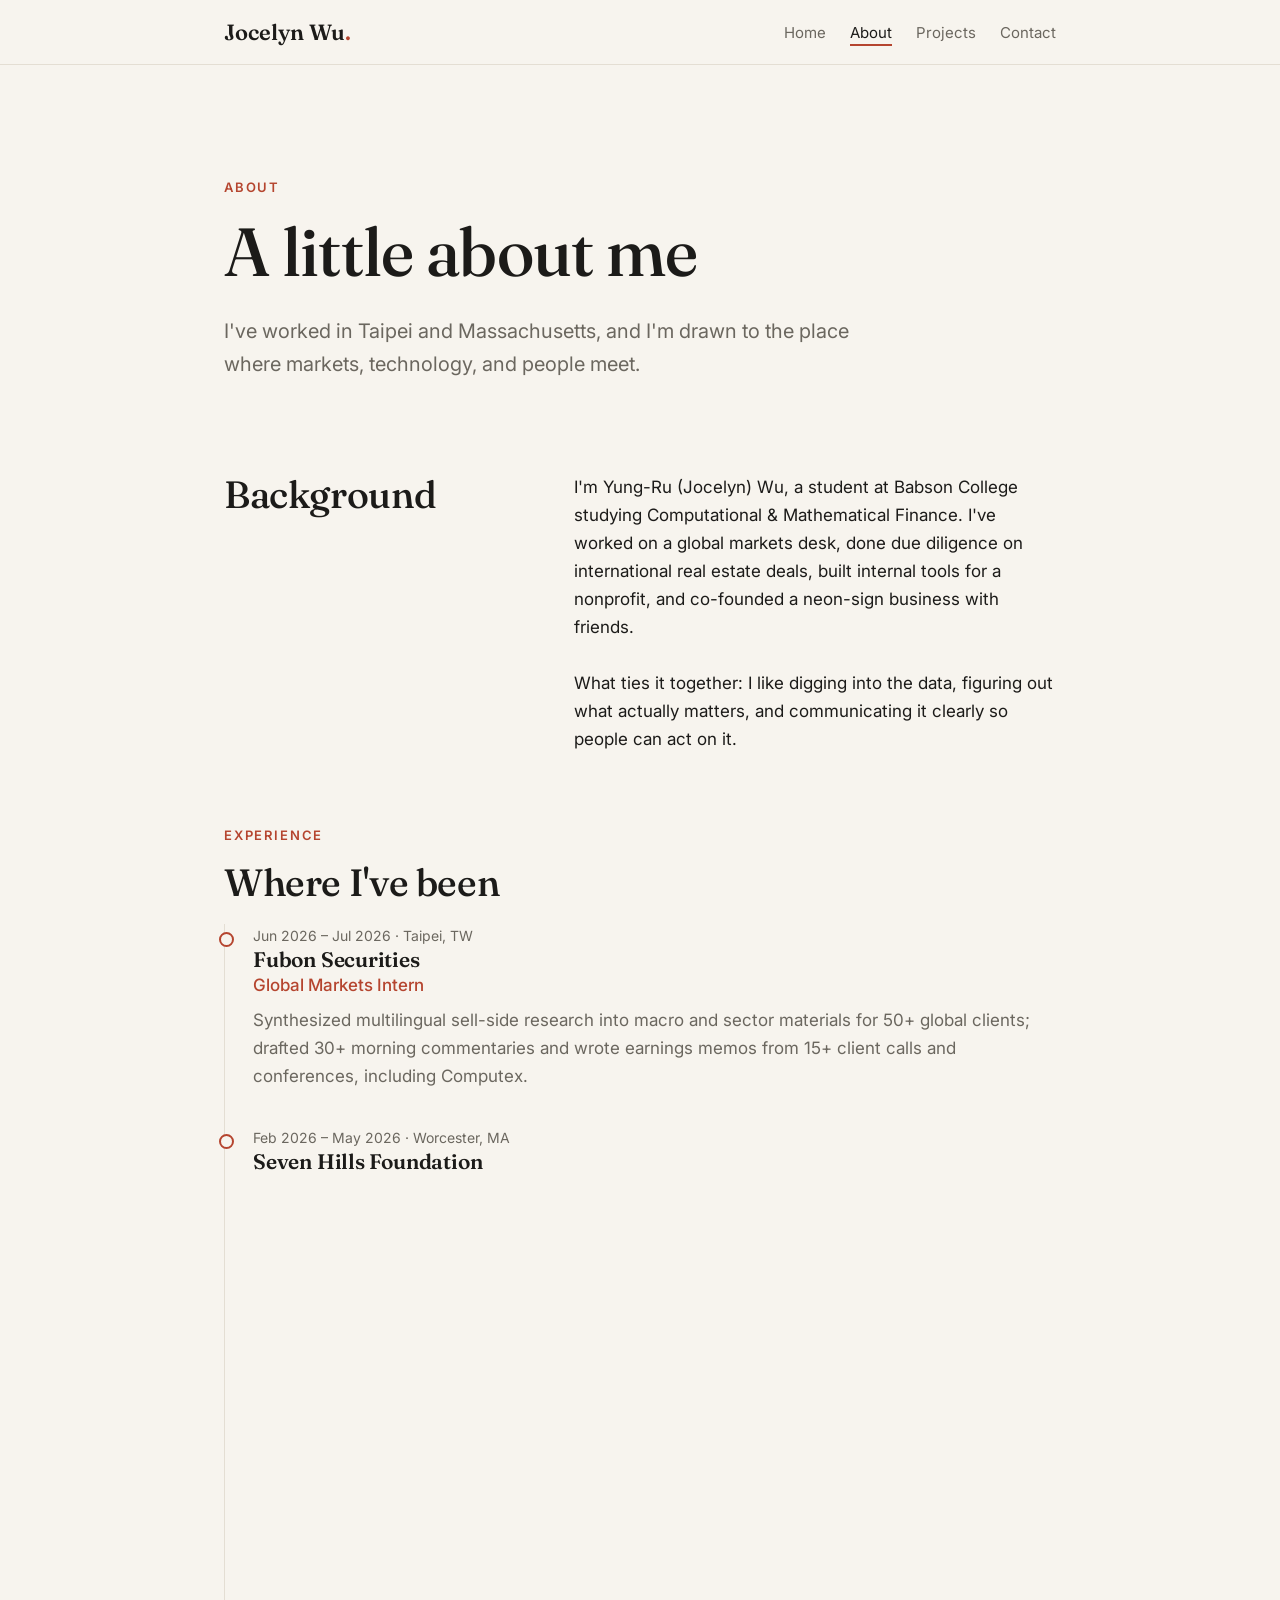
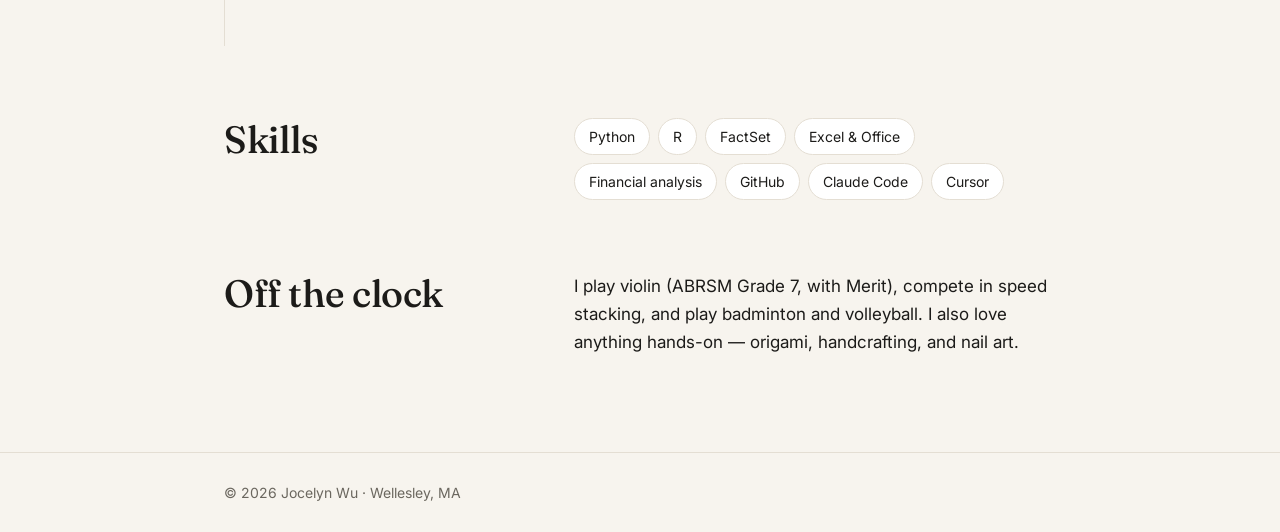
==== about.html @ f93e3d78 "Personal site: home, about, projects, contact Co-Authored-By: Claude Opus 5.5 <noreply@anthropic.com" ====
<!doctype html>
<html lang="en">
<head>
<meta charset="utf-8">
<meta name="viewport" content="width=device-width, initial-scale=1">
<title>About · Jocelyn Wu</title>
<meta name="description" content="Jocelyn (Yung-Ru) Wu — Babson College student in Computational & Mathematical Finance.">
<link rel="preconnect" href="https://fonts.googleapis.com">
<link rel="preconnect" href="https://fonts.gstatic.com" crossorigin>
<link href="https://fonts.googleapis.com/css2?family=Fraunces:ital,opsz,wght@0,9..144,400;0,9..144,500;0,9..144,600;1,9..144,400&family=Inter:wght@400;500;600&display=swap" rel="stylesheet">
<link rel="stylesheet" href="style.css">
</head>
<body>
<header class="nav">
  <div class="wrap">
    <a href="index.html" class="logo">Jocelyn Wu<span>.</span></a>
    <nav><ul>
      <li><a href="index.html" >Home</a></li>
      <li><a href="about.html" class="active">About</a></li>
      <li><a href="projects.html" >Projects</a></li>
      <li><a href="contact.html" >Contact</a></li>
    </ul></nav>
  </div>
</header>
<main><div class="wrap">
<section class="hero">
  <p class="eyebrow reveal">About</p>
  <h1 class="reveal d1">A little about me</h1>
  <p class="lead reveal d2">I've worked in Taipei and Massachusetts, and I'm drawn to the place where markets, technology, and people meet.</p>
</section>

<section class="two-col">
  <div><h2>Background</h2></div>
  <div>
    <p>I'm Yung-Ru (Jocelyn) Wu, a student at Babson College studying Computational &amp; Mathematical Finance. I've worked on a global markets desk, done due diligence on international real estate deals, built internal tools for a nonprofit, and co-founded a neon-sign business with friends.</p>
    <br>
    <p>What ties it together: I like digging into the data, figuring out what actually matters, and communicating it clearly so people can act on it.</p>
  </div>
</section>

<section>
  <p class="eyebrow">Experience</p>
  <h2>Where I've been</h2>
  <div class="timeline">
    <div class="item">
      <div class="when">Jun 2026 – Jul 2026 · Taipei, TW</div>
      <h3>Fubon Securities</h3>
      <div class="role">Global Markets Intern</div>
      <p>Synthesized multilingual sell-side research into macro and sector materials for 50+ global clients; drafted 30+ morning commentaries and wrote earnings memos from 15+ client calls and conferences, including Computex.</p>
    </div>
    <div class="item">
      <div class="when">Feb 2026 – May 2026 · Worcester, MA</div>
      <h3>Seven Hills Foundation</h3>
      <div class="role">Strategy &amp; Finance Spring Analyst</div>
      <p>Built internal web tools with a team of four for an organization of 4,000+ employees, including a care-coordination system with real-time reporting dashboards.</p>
    </div>
    <div class="item">
      <div class="when">Aug 2025 – Apr 2026 · Wellesley, MA</div>
      <h3>Gloradesign</h3>
      <div class="role">Co-Founder &amp; COO</div>
      <p>Ran operations for a student startup selling custom neon signs to 100+ customers, and reworked pricing to lift average margins by ~14%.</p>
    </div>
    <div class="item">
      <div class="when">Jan 2024 – Aug 2024 · Taipei, TW</div>
      <h3>Mandex Corp.</h3>
      <div class="role">Real Estate Investment Intern</div>
      <p>Researched 20+ overseas property opportunities and supported the investment plan for a ~$12M resort development in Pushkar, India.</p>
    </div>
  </div>
</section>

<section class="two-col">
  <div><h2>Skills</h2></div>
  <div class="chips">
    <span class="chip">Python</span><span class="chip">R</span><span class="chip">FactSet</span>
    <span class="chip">Excel &amp; Office</span><span class="chip">Financial analysis</span>
    <span class="chip">GitHub</span><span class="chip">Claude Code</span><span class="chip">Cursor</span>
    
  </div>
</section>

<section class="two-col">
  <div><h2>Off the clock</h2></div>
  <div>
    <p>I play violin (ABRSM Grade 7, with Merit), compete in speed stacking, and play badminton and volleyball. I also love anything hands-on &mdash; origami, handcrafting, and nail art.</p>
  </div>
</section>
</div></main>
<footer><div class="wrap">© 2026 Jocelyn Wu · Wellesley, MA</div></footer>
</body>
</html>
---- style.css ----
:root {
  --bg: #f7f4ee;
  --surface: #ffffff;
  --text: #1c1b19;
  --muted: #6b675f;
  --line: #e4ded3;
  --accent: #b5452f;
  --accent-soft: #f3e3dc;
  --serif: "Fraunces", Georgia, serif;
  --sans: "Inter", -apple-system, BlinkMacSystemFont, "Segoe UI", sans-serif;
}
@media (prefers-color-scheme: dark) {
  :root {
    --bg: #141412;
    --surface: #1d1c1a;
    --text: #efebe3;
    --muted: #a39e94;
    --line: #2f2d29;
    --accent: #e87a5d;
    --accent-soft: #2e211c;
  }
}

* { box-sizing: border-box; margin: 0; padding: 0; }
html { scroll-behavior: smooth; }
body {
  background: var(--bg);
  color: var(--text);
  font-family: var(--sans);
  font-size: 17px;
  line-height: 1.65;
  -webkit-font-smoothing: antialiased;
}
a { color: inherit; }
.wrap { max-width: 880px; margin: 0 auto; padding: 0 24px; }

/* Nav */
header.nav {
  position: sticky; top: 0; z-index: 10;
  background: color-mix(in srgb, var(--bg) 85%, transparent);
  backdrop-filter: blur(10px);
  border-bottom: 1px solid var(--line);
}
header.nav .wrap {
  display: flex; align-items: center; justify-content: space-between;
  height: 64px; gap: 16px;
}
.logo { font-family: var(--serif); font-size: 22px; font-weight: 600; text-decoration: none; }
.logo span { color: var(--accent); }
nav ul { list-style: none; display: flex; gap: 24px; }
nav a { text-decoration: none; font-size: 15px; color: var(--muted); transition: color .2s; }
nav a:hover, nav a.active { color: var(--text); }
nav a.active { border-bottom: 2px solid var(--accent); padding-bottom: 2px; }

/* Typography */
h1, h2, h3 { font-family: var(--serif); font-weight: 500; line-height: 1.15; letter-spacing: -0.01em; }
h1 { font-size: clamp(40px, 7vw, 68px); }
h2 { font-size: clamp(28px, 4vw, 38px); margin-bottom: 20px; }
h3 { font-size: 21px; font-weight: 600; }
.eyebrow {
  font-size: 13px; letter-spacing: .14em; text-transform: uppercase;
  color: var(--accent); font-weight: 600; margin-bottom: 14px;
}
.lead { font-size: 20px; color: var(--muted); max-width: 640px; }
em.hl { font-style: italic; color: var(--accent); }

main { padding: 72px 0 96px; }
section + section { margin-top: 72px; }

/* Hero */
.hero { padding: 40px 0 20px; }
.hero h1 { margin-bottom: 24px; }
.cta { display: flex; gap: 12px; flex-wrap: wrap; margin-top: 32px; }
.btn {
  display: inline-block; padding: 12px 22px; border-radius: 999px;
  text-decoration: none; font-weight: 500; font-size: 15px;
  border: 1px solid var(--text); transition: all .2s;
}
.btn.primary { background: var(--text); color: var(--bg); }
.btn:hover { transform: translateY(-2px); }

/* Stats */
.stats { display: grid; grid-template-columns: repeat(auto-fit, minmax(160px, 1fr)); gap: 16px; }
.stat { border-top: 2px solid var(--text); padding-top: 14px; }
.stat b { display: block; font-family: var(--serif); font-size: 36px; font-weight: 500; }
.stat span { color: var(--muted); font-size: 14px; }

/* Cards */
.cards { display: grid; grid-template-columns: repeat(auto-fit, minmax(260px, 1fr)); gap: 20px; }
.card {
  background: var(--surface); border: 1px solid var(--line);
  border-radius: 16px; padding: 26px; transition: transform .2s, box-shadow .2s;
}
.card:hover { transform: translateY(-3px); box-shadow: 0 12px 30px -16px rgba(0,0,0,.25); }
.card .tag {
  display: inline-block; font-size: 12px; font-weight: 600; letter-spacing: .06em;
  text-transform: uppercase; color: var(--accent); background: var(--accent-soft);
  padding: 4px 10px; border-radius: 999px; margin-bottom: 14px;
}
.card h3 { margin-bottom: 8px; }
.card p { color: var(--muted); font-size: 15.5px; }
.card ul { margin: 12px 0 0 18px; color: var(--muted); font-size: 15px; }
.card ul li + li { margin-top: 6px; }
.card .meta { font-size: 13.5px; color: var(--muted); margin-top: 14px; border-top: 1px solid var(--line); padding-top: 12px; }

/* Timeline */
.timeline { border-left: 1px solid var(--line); padding-left: 28px; }
.item { position: relative; padding-bottom: 36px; }
.item::before {
  content: ""; position: absolute; left: -34px; top: 8px;
  width: 11px; height: 11px; border-radius: 50%;
  background: var(--bg); border: 2px solid var(--accent);
}
.item .when { font-size: 14px; color: var(--muted); }
.item .role { color: var(--accent); font-weight: 500; margin-bottom: 6px; }
.item p { color: var(--muted); }

.two-col { display: grid; grid-template-columns: 1fr 1.6fr; gap: 48px; }
.chips { display: flex; flex-wrap: wrap; gap: 8px; }
.chip {
  border: 1px solid var(--line); background: var(--surface);
  border-radius: 999px; padding: 6px 14px; font-size: 14px;
}

/* Contact */
.contact-list { list-style: none; display: grid; gap: 14px; margin-top: 28px; }
.contact-list a {
  display: flex; justify-content: space-between; align-items: center;
  background: var(--surface); border: 1px solid var(--line); border-radius: 14px;
  padding: 20px 24px; text-decoration: none; transition: border-color .2s, transform .2s;
}
.contact-list a:hover { border-color: var(--accent); transform: translateX(4px); }
.contact-list .label { font-size: 13px; color: var(--muted); text-transform: uppercase; letter-spacing: .1em; }
.contact-list .value { font-family: var(--serif); font-size: 21px; }
.contact-list .arrow { color: var(--accent); font-size: 22px; }

footer { border-top: 1px solid var(--line); padding: 28px 0; color: var(--muted); font-size: 14px; }

/* Fade-in */
.reveal { opacity: 0; transform: translateY(14px); animation: rise .7s ease forwards; }
.reveal.d1 { animation-delay: .1s; } .reveal.d2 { animation-delay: .2s; } .reveal.d3 { animation-delay: .3s; }
@keyframes rise { to { opacity: 1; transform: none; } }
@media (prefers-reduced-motion: reduce) { .reveal { animation: none; opacity: 1; transform: none; } }

@media (max-width: 640px) {
  body { font-size: 16px; }
  .wrap { padding: 0 16px; }
  nav ul { gap: 14px; }
  nav a { font-size: 14px; }
  .logo { font-size: 19px; }
  main { padding: 48px 0 72px; }
  .two-col { grid-template-columns: 1fr; gap: 24px; }
  .contact-list .value { font-size: 17px; word-break: break-all; }
}
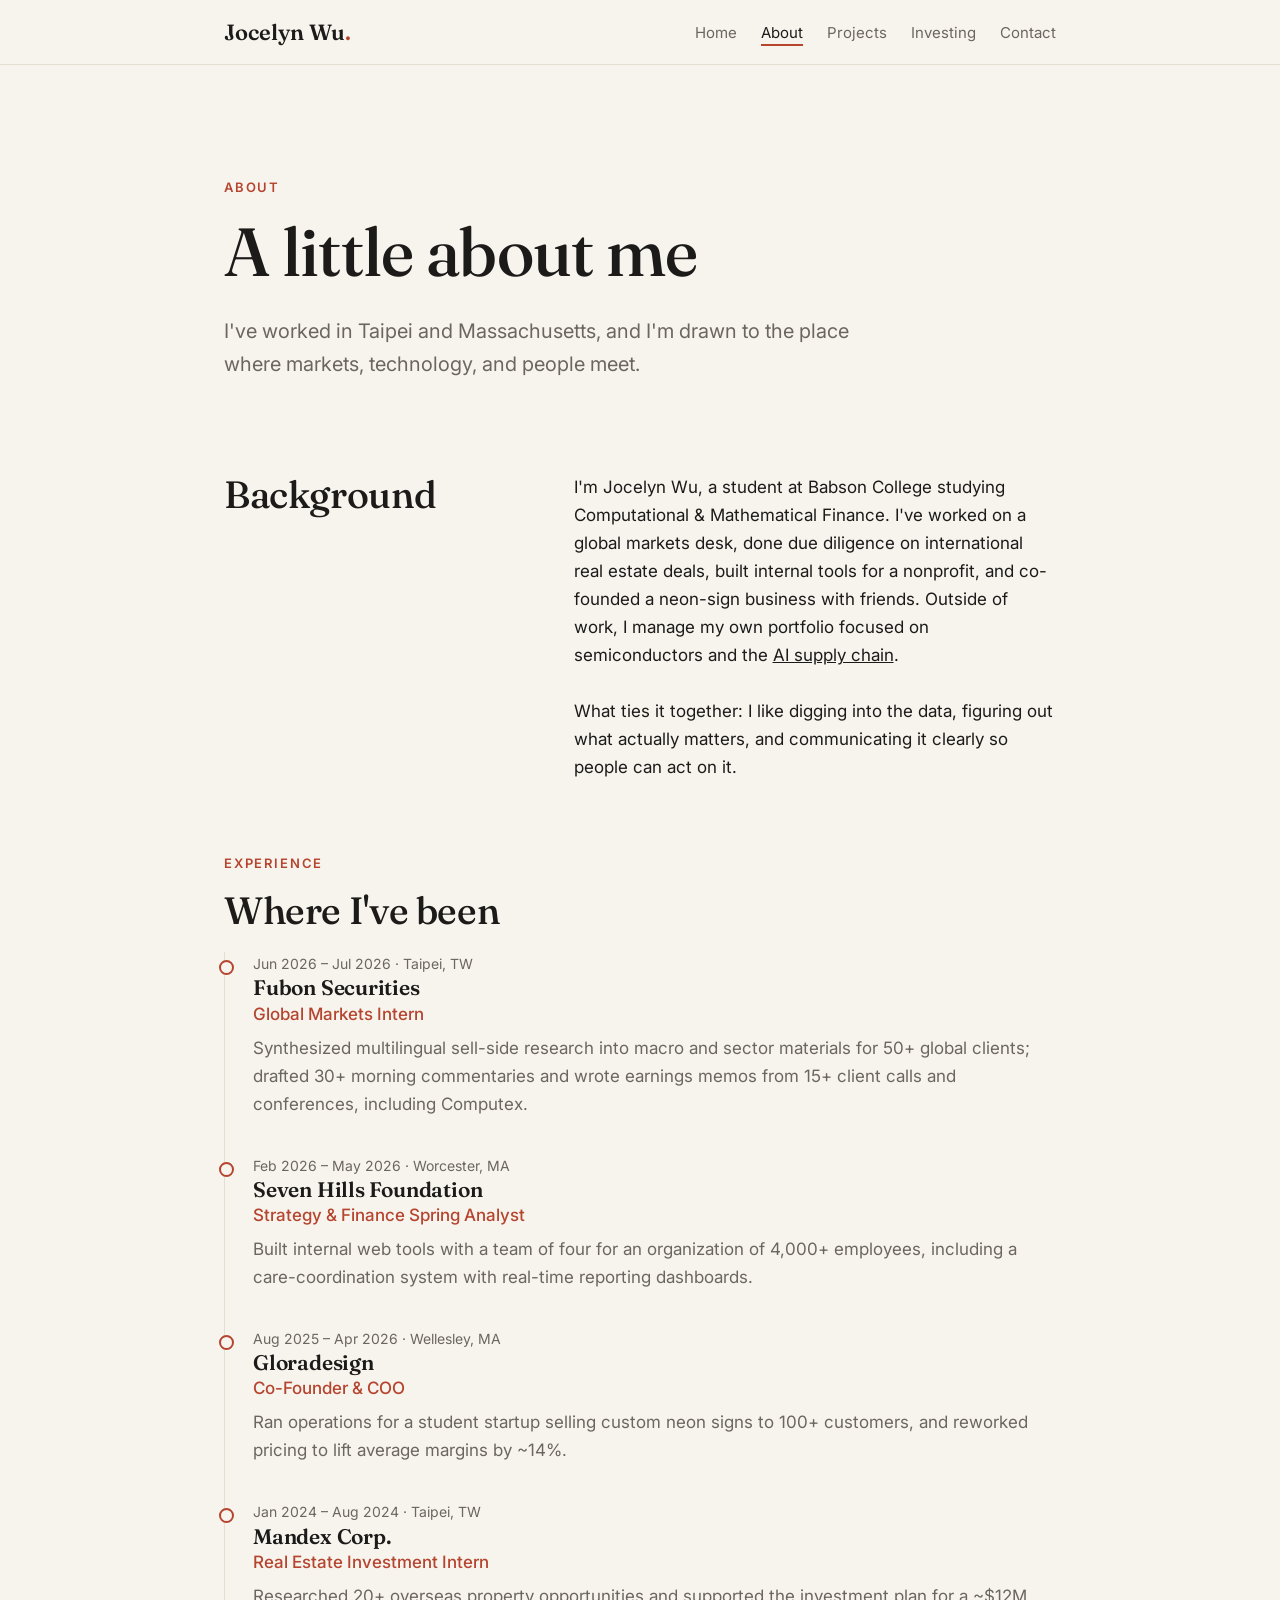
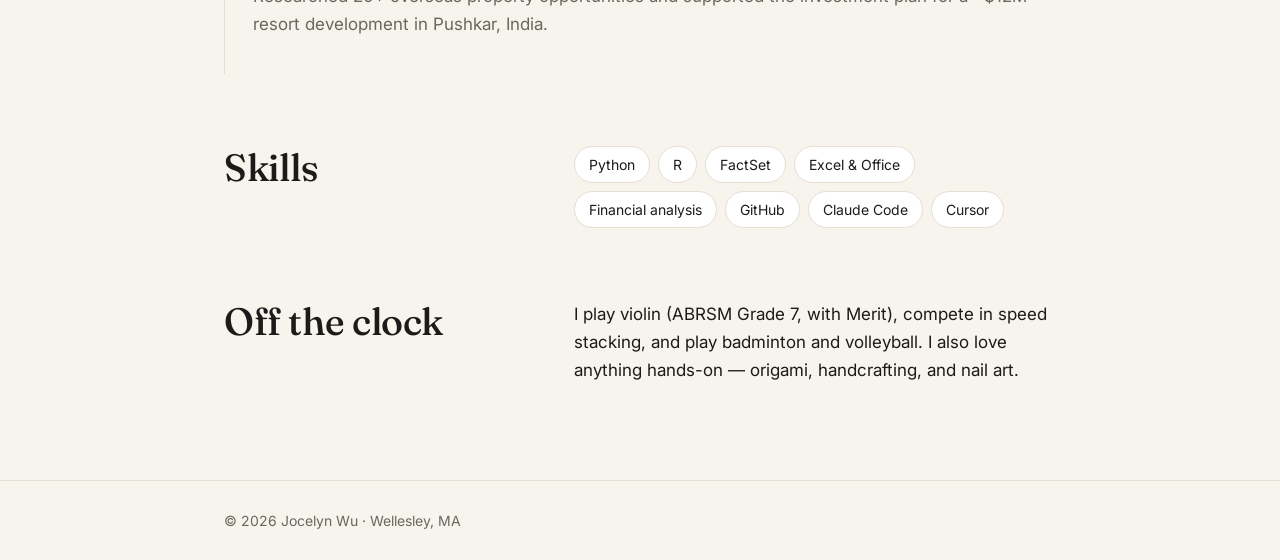
==== commit 93c23d8b: "Add Investing page (AI supply chain, semis, capex) and update from CV1 Co-Authored-By: Claude Opus 5" ====
--- a/about.html
+++ b/about.html
@@ -4,7 +4,7 @@
 <meta charset="utf-8">
 <meta name="viewport" content="width=device-width, initial-scale=1">
 <title>About · Jocelyn Wu</title>
-<meta name="description" content="Jocelyn (Yung-Ru) Wu — Babson College student in Computational & Mathematical Finance.">
+<meta name="description" content="Jocelyn Wu — Babson College student in Computational & Mathematical Finance.">
 <link rel="preconnect" href="https://fonts.googleapis.com">
 <link rel="preconnect" href="https://fonts.gstatic.com" crossorigin>
 <link href="https://fonts.googleapis.com/css2?family=Fraunces:ital,opsz,wght@0,9..144,400;0,9..144,500;0,9..144,600;1,9..144,400&family=Inter:wght@400;500;600&display=swap" rel="stylesheet">
@@ -18,6 +18,7 @@
       <li><a href="index.html" >Home</a></li>
       <li><a href="about.html" class="active">About</a></li>
       <li><a href="projects.html" >Projects</a></li>
+      <li><a href="investing.html" >Investing</a></li>
       <li><a href="contact.html" >Contact</a></li>
     </ul></nav>
   </div>
@@ -32,7 +33,7 @@
 <section class="two-col">
   <div><h2>Background</h2></div>
   <div>
-    <p>I'm Yung-Ru (Jocelyn) Wu, a student at Babson College studying Computational &amp; Mathematical Finance. I've worked on a global markets desk, done due diligence on international real estate deals, built internal tools for a nonprofit, and co-founded a neon-sign business with friends.</p>
+    <p>I'm Jocelyn Wu, a student at Babson College studying Computational &amp; Mathematical Finance. I've worked on a global markets desk, done due diligence on international real estate deals, built internal tools for a nonprofit, and co-founded a neon-sign business with friends. Outside of work, I manage my own portfolio focused on semiconductors and the <a href="investing.html">AI supply chain</a>.</p>
     <br>
     <p>What ties it together: I like digging into the data, figuring out what actually matters, and communicating it clearly so people can act on it.</p>
   </div>
--- a/style.css
+++ b/style.css
@@ -152,3 +152,32 @@
   .two-col { grid-template-columns: 1fr; gap: 24px; }
   .contact-list .value { font-size: 17px; word-break: break-all; }
 }
+
+/* Investing */
+.fine { font-size: 13px; color: var(--muted); margin-top: 16px; }
+.stack { display: grid; gap: 12px; }
+.layer {
+  display: grid; grid-template-columns: 56px 1fr; gap: 18px; align-items: start;
+  background: var(--surface); border: 1px solid var(--line); border-radius: 14px;
+  padding: 20px 24px; border-left: 4px solid var(--accent);
+}
+.layer .n { font-family: var(--serif); font-size: 28px; color: var(--accent); line-height: 1; }
+.layer h3 { margin-bottom: 4px; }
+.layer p { color: var(--muted); font-size: 15.5px; }
+.list { list-style: none; display: grid; gap: 14px; }
+.list li { color: var(--muted); padding-left: 18px; position: relative; }
+.list li::before { content: ""; position: absolute; left: 0; top: 11px; width: 8px; height: 2px; background: var(--accent); }
+.list b { color: var(--text); font-weight: 600; }
+@media (max-width: 640px) {
+  header.nav .wrap { height: auto; padding-top: 12px; padding-bottom: 12px; flex-wrap: wrap; }
+  nav ul { gap: 12px; flex-wrap: wrap; }
+  nav a { font-size: 13.5px; }
+  .layer { grid-template-columns: 1fr; gap: 6px; padding: 18px; }
+}
+.feature {
+  display: block; text-decoration: none; border-radius: 20px; padding: 36px;
+  background: var(--accent-soft); border: 1px solid var(--line); transition: transform .2s;
+}
+.feature:hover { transform: translateY(-3px); }
+.feature h2 { font-size: clamp(22px, 3vw, 30px); }
+@media (max-width: 640px) { .feature { padding: 24px; } }
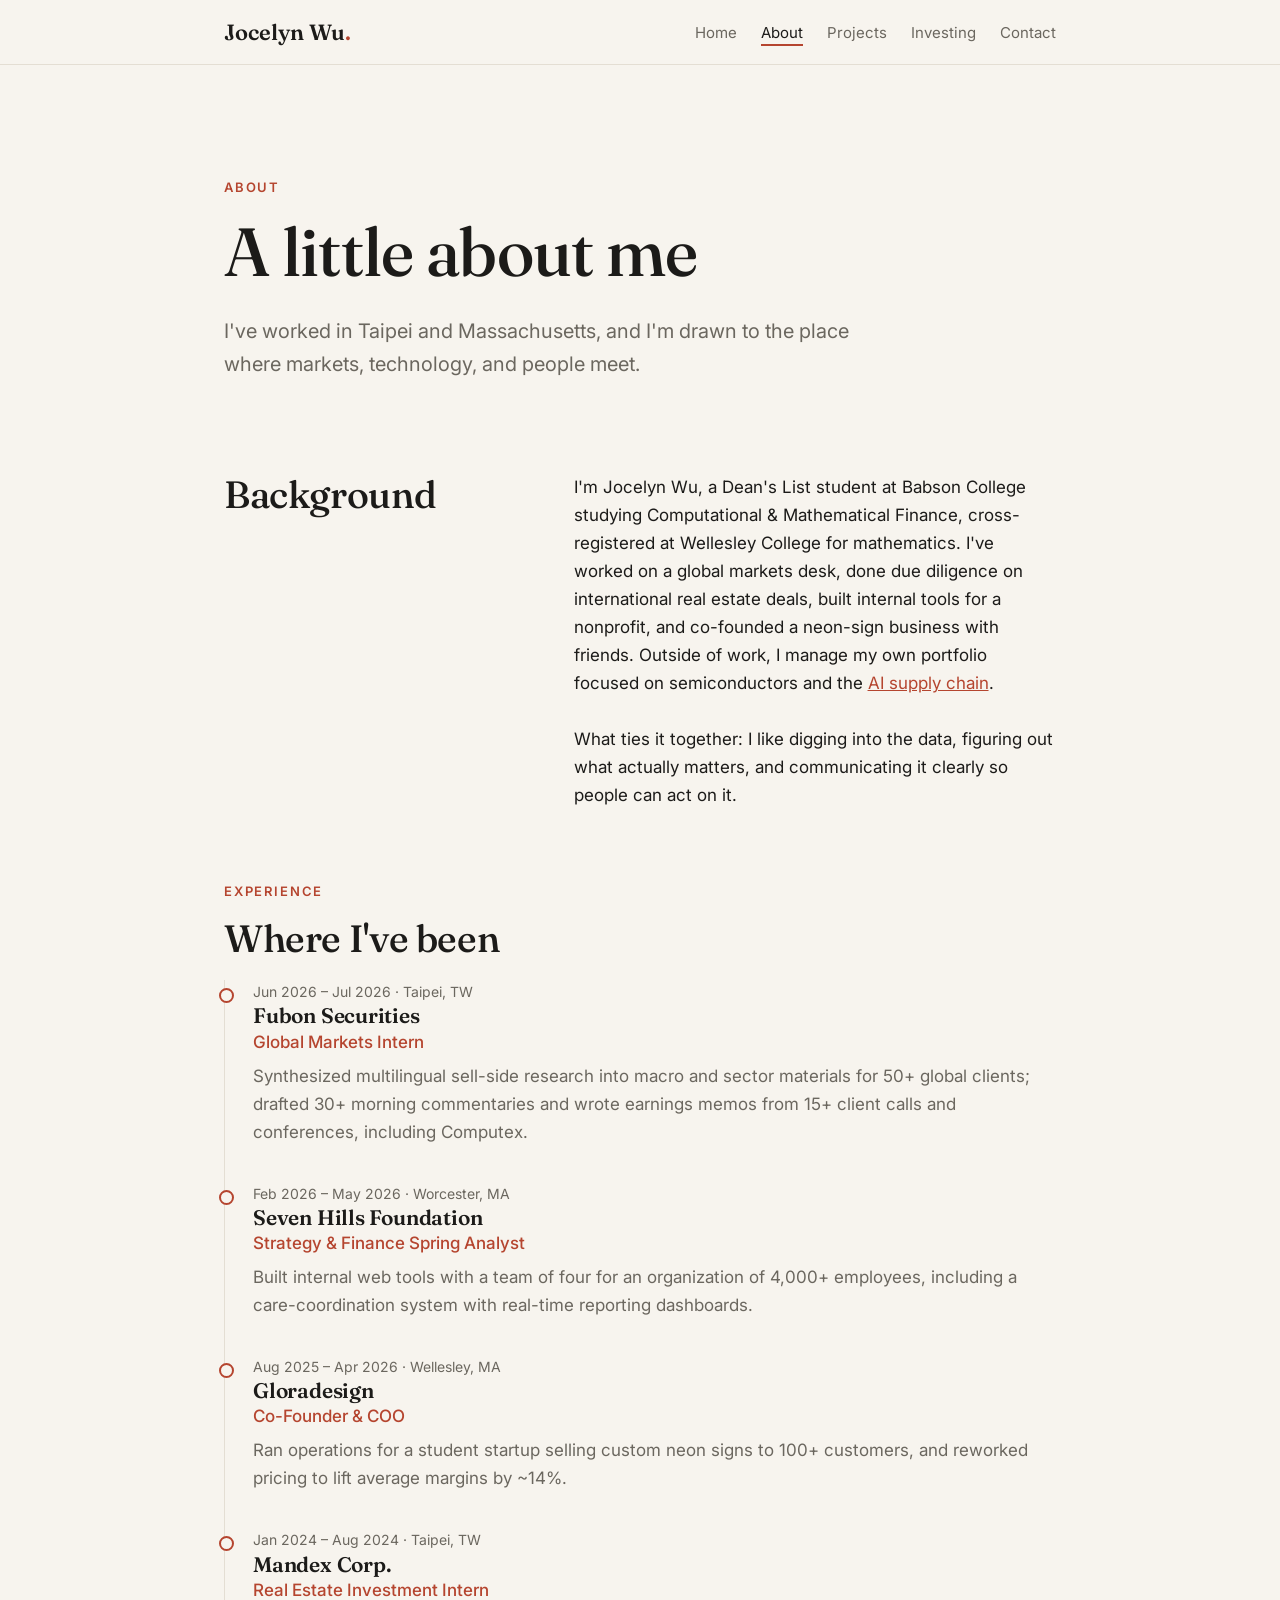
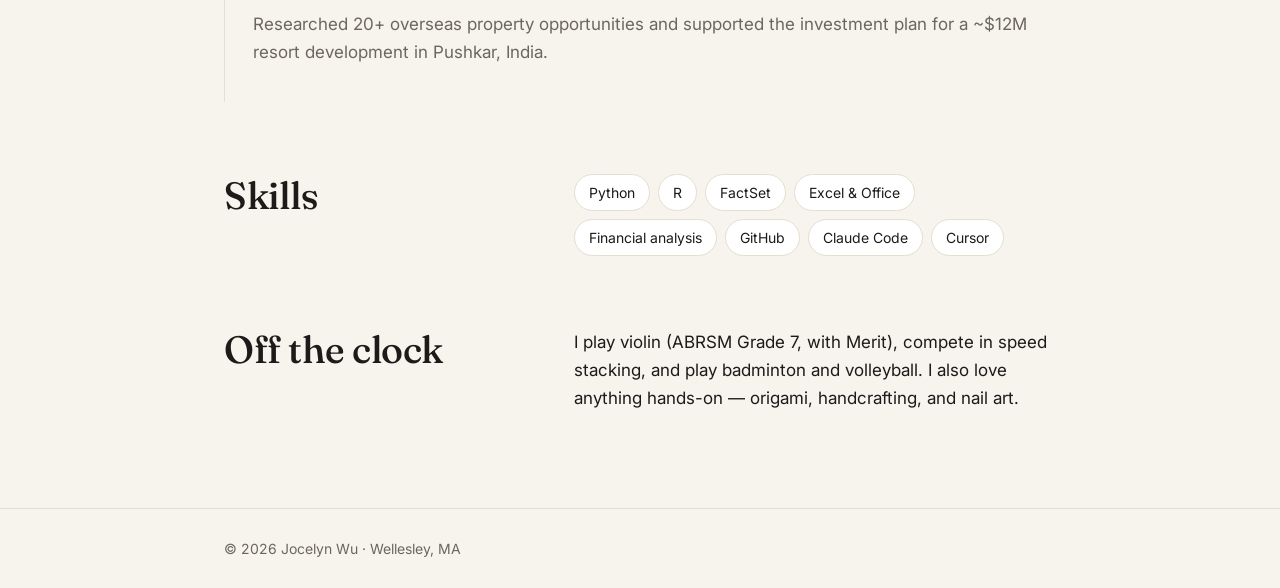
==== commit 93e6db6c: "Add quant projects (pairs trading, GARCH, market impact model) and portfolio positions Co-Authored-B" ====
--- a/about.html
+++ b/about.html
@@ -33,7 +33,7 @@
 <section class="two-col">
   <div><h2>Background</h2></div>
   <div>
-    <p>I'm Jocelyn Wu, a student at Babson College studying Computational &amp; Mathematical Finance. I've worked on a global markets desk, done due diligence on international real estate deals, built internal tools for a nonprofit, and co-founded a neon-sign business with friends. Outside of work, I manage my own portfolio focused on semiconductors and the <a href="investing.html">AI supply chain</a>.</p>
+    <p>I'm Jocelyn Wu, a Dean's List student at Babson College studying Computational &amp; Mathematical Finance, cross-registered at Wellesley College for mathematics. I've worked on a global markets desk, done due diligence on international real estate deals, built internal tools for a nonprofit, and co-founded a neon-sign business with friends. Outside of work, I manage my own portfolio focused on semiconductors and the <a href="investing.html">AI supply chain</a>.</p>
     <br>
     <p>What ties it together: I like digging into the data, figuring out what actually matters, and communicating it clearly so people can act on it.</p>
   </div>
--- a/style.css
+++ b/style.css
@@ -181,3 +181,14 @@
 .feature:hover { transform: translateY(-3px); }
 .feature h2 { font-size: clamp(22px, 3vw, 30px); }
 @media (max-width: 640px) { .feature { padding: 24px; } }
+.status {
+  display: inline-flex; align-items: center; gap: 7px; font-size: 12px; font-weight: 600;
+  letter-spacing: .06em; text-transform: uppercase; padding: 4px 10px; border-radius: 999px;
+  margin-bottom: 14px; border: 1px solid var(--line);
+}
+.status::before { content: ""; width: 7px; height: 7px; border-radius: 50%; background: currentColor; }
+.status.live { color: #2f8f5b; }
+.status.live::before { animation: pulse 1.6s ease-in-out infinite; }
+.status.next { color: var(--accent); }
+@keyframes pulse { 50% { opacity: .3; } }
+.fine a, .layer a, .two-col p a { color: var(--accent); }
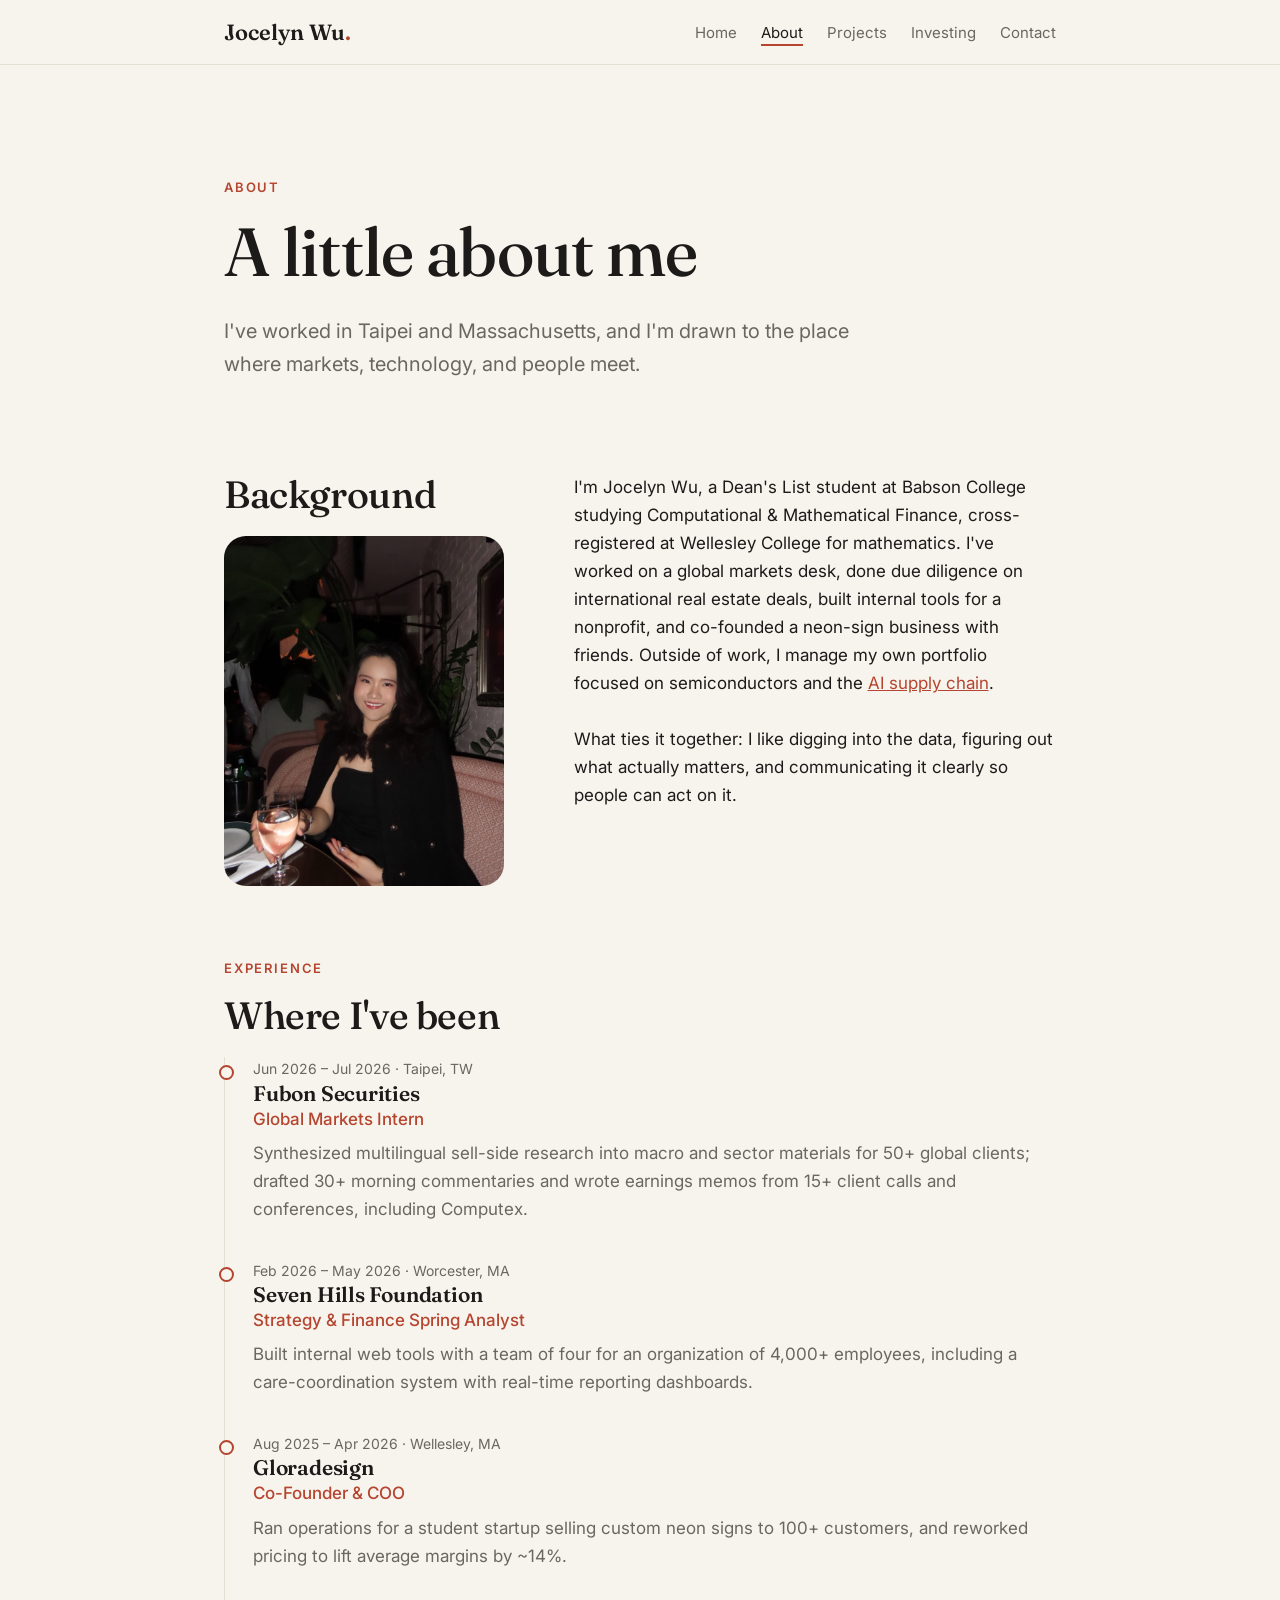
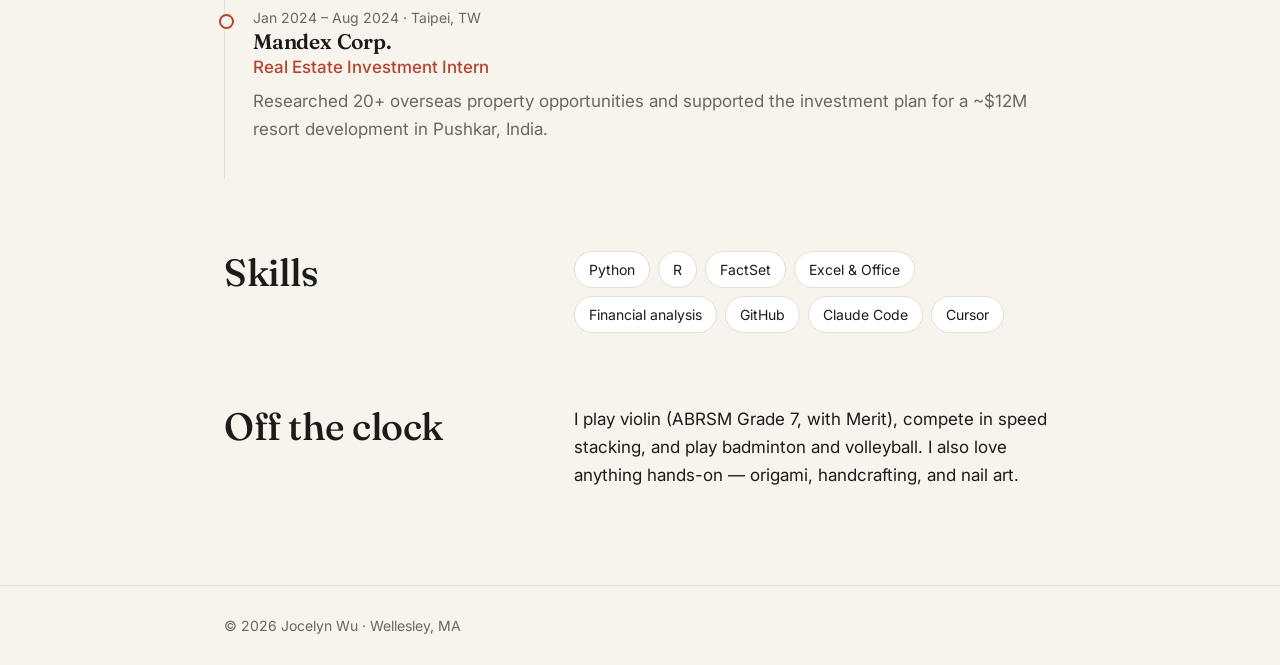
==== commit 954a2a88: "Add photo and update return to ~38% since inception Co-Authored-By: Claude Opus 5.5 <noreply@anthrop" ====
--- a/about.html
+++ b/about.html
@@ -8,7 +8,7 @@
 <link rel="preconnect" href="https://fonts.googleapis.com">
 <link rel="preconnect" href="https://fonts.gstatic.com" crossorigin>
 <link href="https://fonts.googleapis.com/css2?family=Fraunces:ital,opsz,wght@0,9..144,400;0,9..144,500;0,9..144,600;1,9..144,400&family=Inter:wght@400;500;600&display=swap" rel="stylesheet">
-<link rel="stylesheet" href="style.css">
+<link rel="stylesheet" href="style.css?v=4">
 </head>
 <body>
 <header class="nav">
@@ -31,7 +31,7 @@
 </section>
 
 <section class="two-col">
-  <div><h2>Background</h2></div>
+  <div><h2>Background</h2><img class="about-photo" src="jocelyn.jpg" alt="Jocelyn Wu" width="750" height="1000" loading="lazy"></div>
   <div>
     <p>I'm Jocelyn Wu, a Dean's List student at Babson College studying Computational &amp; Mathematical Finance, cross-registered at Wellesley College for mathematics. I've worked on a global markets desk, done due diligence on international real estate deals, built internal tools for a nonprofit, and co-founded a neon-sign business with friends. Outside of work, I manage my own portfolio focused on semiconductors and the <a href="investing.html">AI supply chain</a>.</p>
     <br>
--- a/style.css
+++ b/style.css
@@ -192,3 +192,21 @@
 .status.next { color: var(--accent); }
 @keyframes pulse { 50% { opacity: .3; } }
 .fine a, .layer a, .two-col p a { color: var(--accent); }
+
+/* Photo */
+.hero-photo { display: grid; grid-template-columns: 1.4fr 1fr; gap: 48px; align-items: center; }
+.portrait { margin: 0; position: relative; isolation: isolate; }
+.portrait::after {
+  content: ""; position: absolute; inset: 14px -14px -14px 14px; z-index: -1;
+  border: 1.5px solid var(--accent); border-radius: 22px;
+}
+.portrait img, .about-photo {
+  display: block; width: 100%; height: auto; aspect-ratio: 4 / 5; object-fit: cover;
+  object-position: 55% 40%; border-radius: 22px;
+}
+.about-photo { margin-top: 20px; max-width: 280px; }
+@media (max-width: 760px) {
+  .hero-photo { grid-template-columns: 1fr; gap: 32px; }
+  .portrait { order: -1; max-width: 300px; }
+  .about-photo { display: none; }
+}
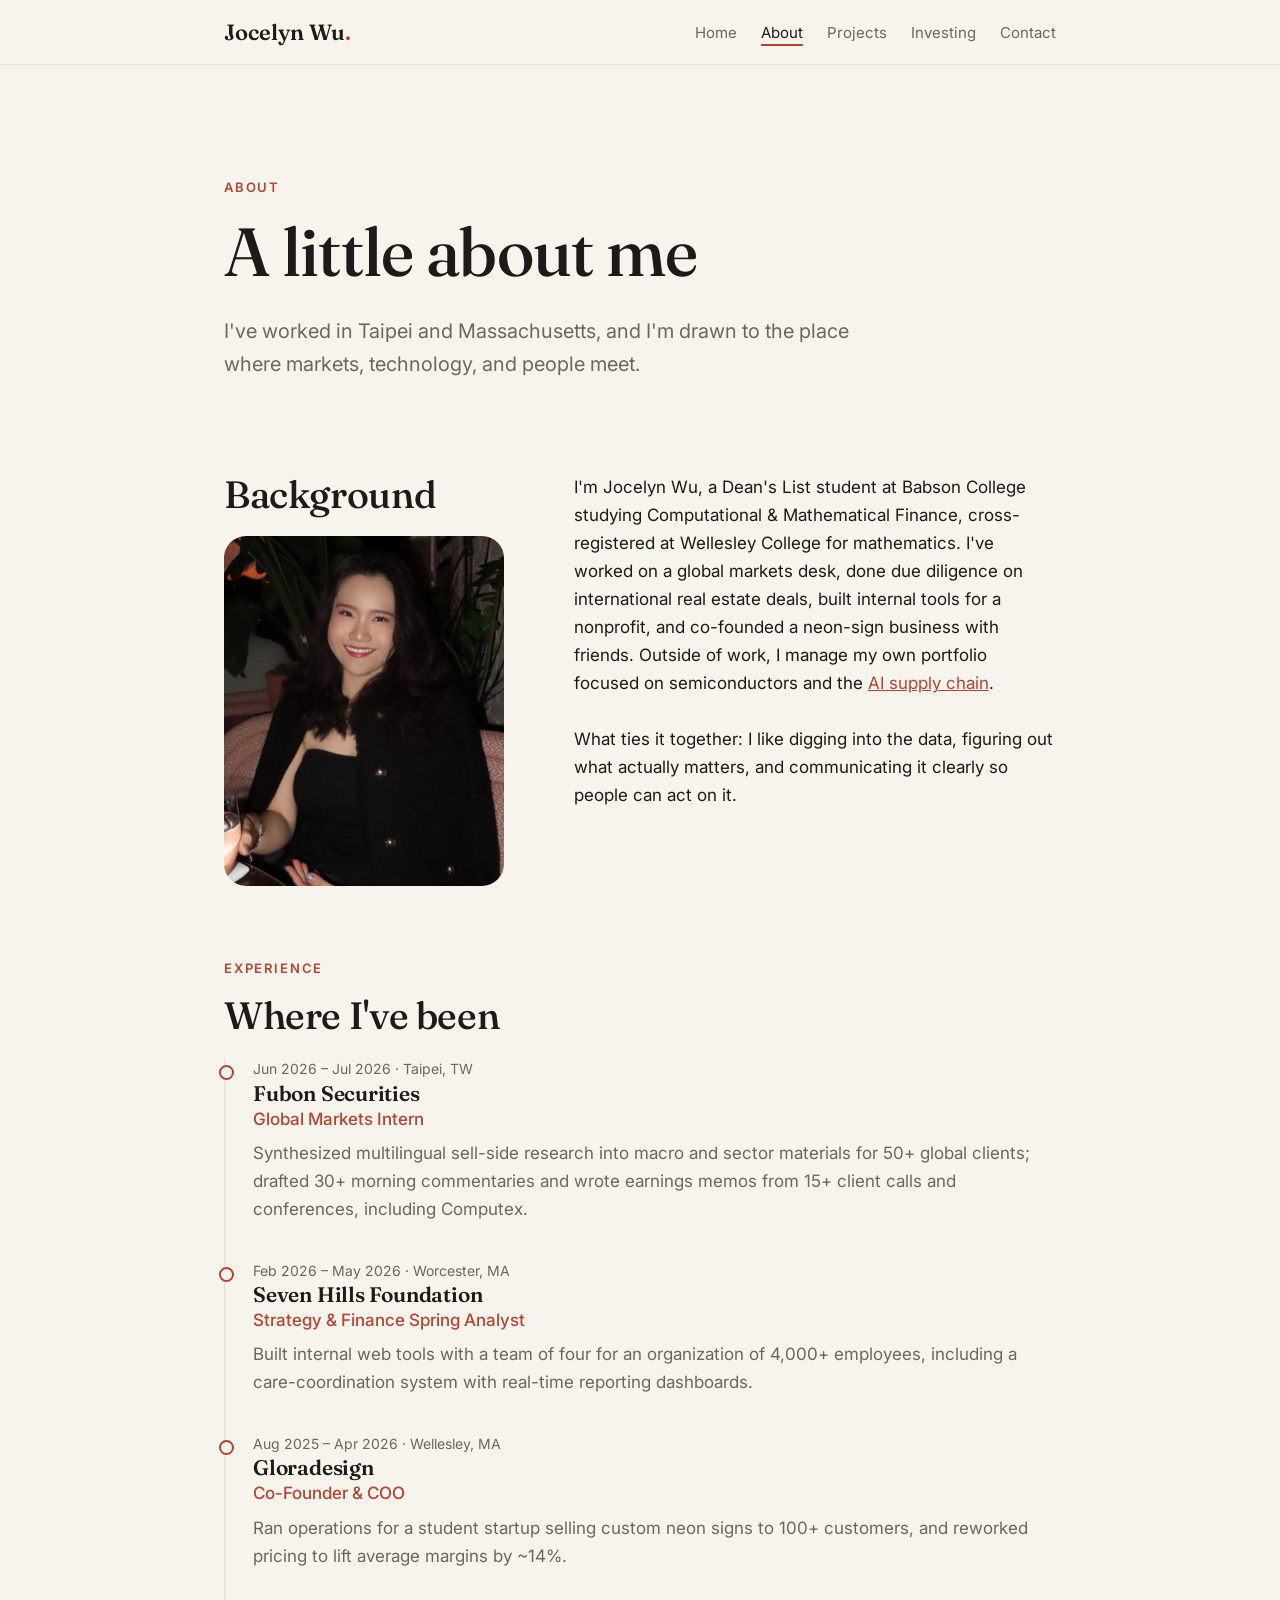
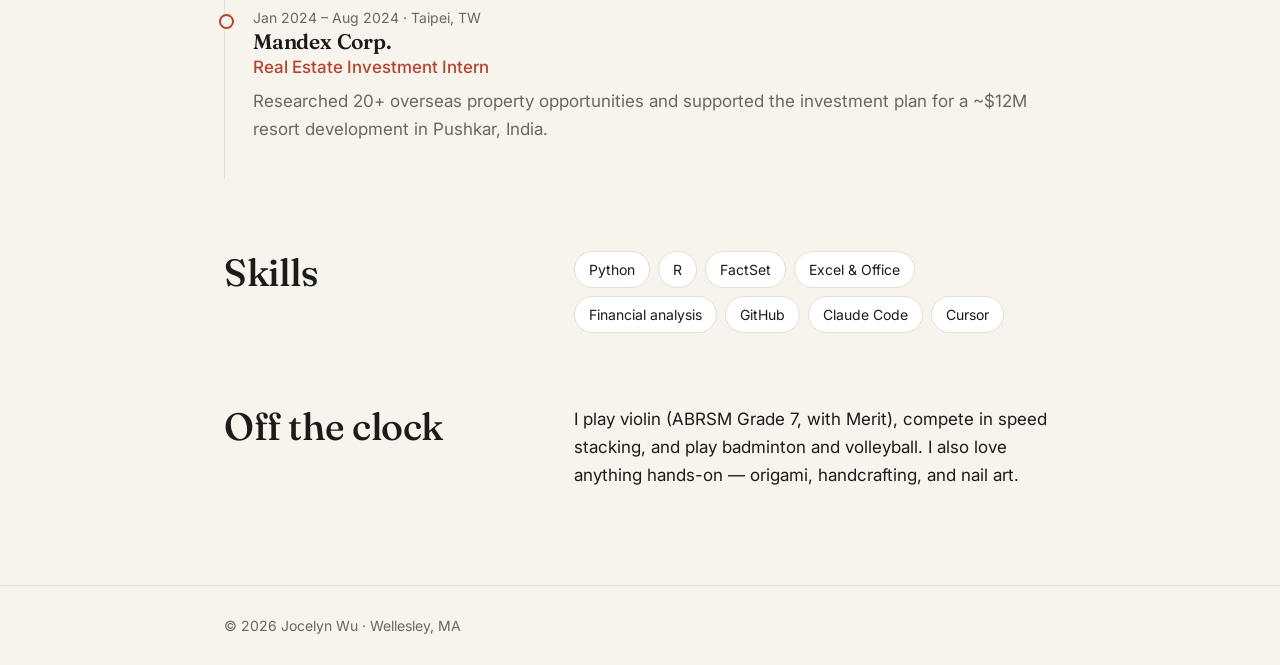
==== commit 034ad8b4: "Tighter photo crop Co-Authored-By: Claude Opus 5.5 <noreply@anthropic.com>" ====
--- a/about.html
+++ b/about.html
@@ -8,7 +8,7 @@
 <link rel="preconnect" href="https://fonts.googleapis.com">
 <link rel="preconnect" href="https://fonts.gstatic.com" crossorigin>
 <link href="https://fonts.googleapis.com/css2?family=Fraunces:ital,opsz,wght@0,9..144,400;0,9..144,500;0,9..144,600;1,9..144,400&family=Inter:wght@400;500;600&display=swap" rel="stylesheet">
-<link rel="stylesheet" href="style.css?v=4">
+<link rel="stylesheet" href="style.css?v=5">
 </head>
 <body>
 <header class="nav">
@@ -31,7 +31,7 @@
 </section>
 
 <section class="two-col">
-  <div><h2>Background</h2><img class="about-photo" src="jocelyn.jpg" alt="Jocelyn Wu" width="750" height="1000" loading="lazy"></div>
+  <div><h2>Background</h2><img class="about-photo" src="jocelyn.jpg?v=2" alt="Jocelyn Wu" width="800" height="1000" loading="lazy"></div>
   <div>
     <p>I'm Jocelyn Wu, a Dean's List student at Babson College studying Computational &amp; Mathematical Finance, cross-registered at Wellesley College for mathematics. I've worked on a global markets desk, done due diligence on international real estate deals, built internal tools for a nonprofit, and co-founded a neon-sign business with friends. Outside of work, I manage my own portfolio focused on semiconductors and the <a href="investing.html">AI supply chain</a>.</p>
     <br>
--- a/style.css
+++ b/style.css
@@ -202,7 +202,7 @@
 }
 .portrait img, .about-photo {
   display: block; width: 100%; height: auto; aspect-ratio: 4 / 5; object-fit: cover;
-  object-position: 55% 40%; border-radius: 22px;
+  object-position: 50% 30%; border-radius: 22px;
 }
 .about-photo { margin-top: 20px; max-width: 280px; }
 @media (max-width: 760px) {
